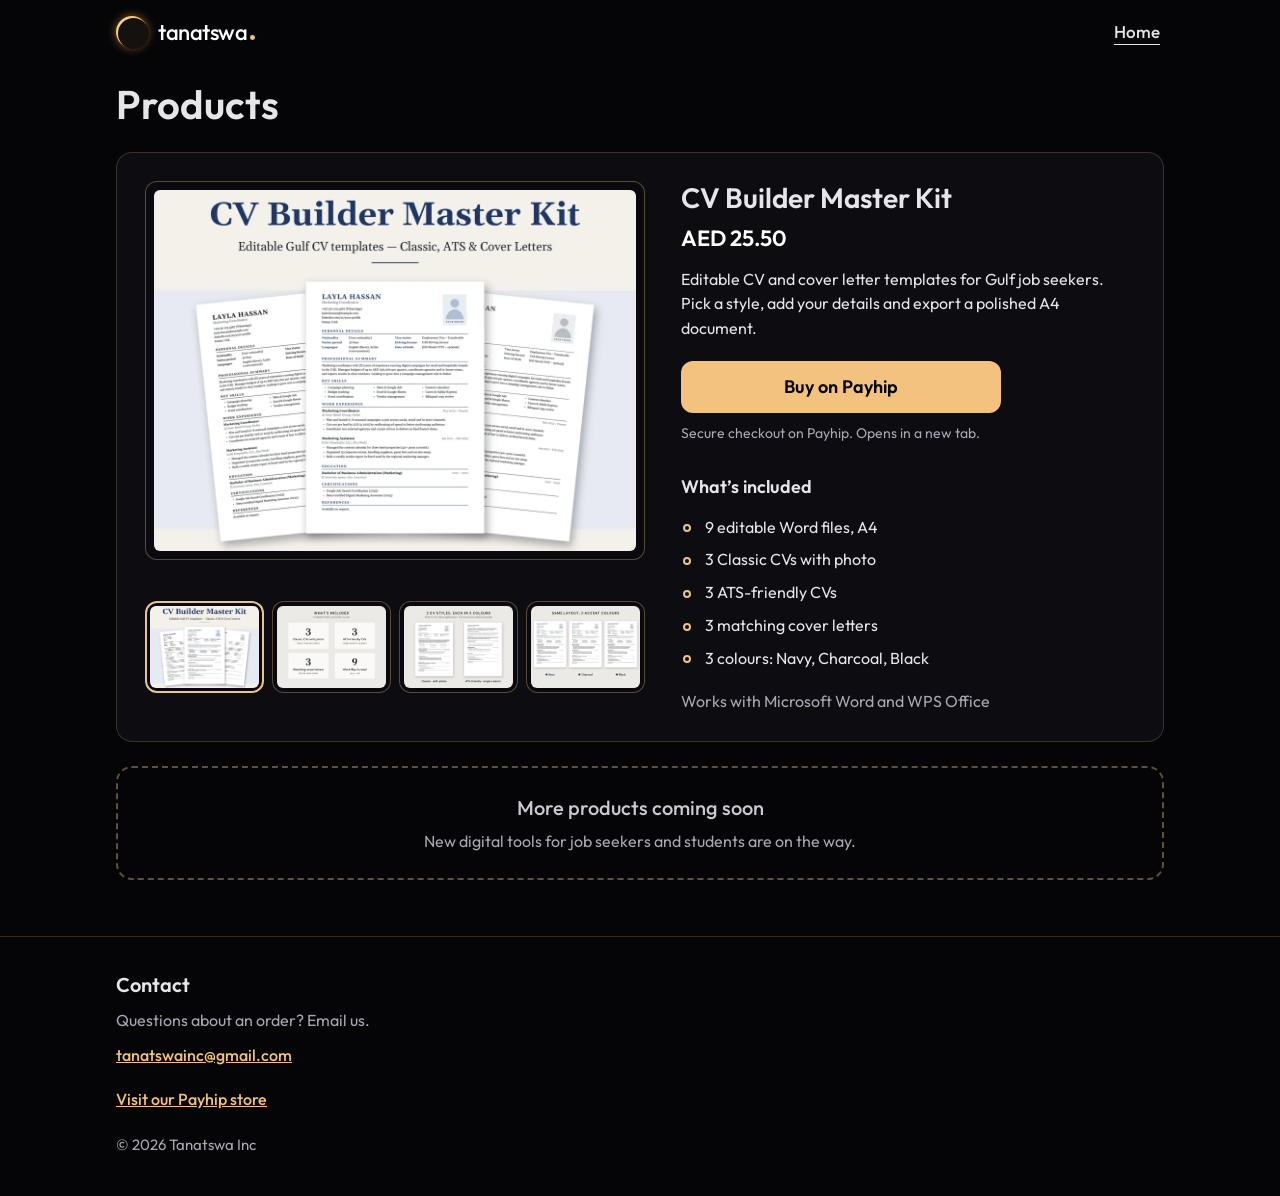
==== products.html @ 0fd9fc84 "Initial commit" ====
<!DOCTYPE html>
<html lang="en">
<head>
  <meta charset="utf-8">
  <meta name="viewport" content="width=device-width, initial-scale=1">
  <title>Products | Tanatswa Inc</title>
  <meta name="description" content="CV Builder Master Kit: editable CV and cover letter templates for Gulf job seekers, by Tanatswa Inc.">
  <meta name="theme-color" content="#050507">

  <link rel="icon" href="favicon.ico" sizes="any">
  <link rel="icon" type="image/png" href="favicon.png">
  <link rel="apple-touch-icon" href="apple-touch-icon.png">

  <!-- Share preview (WhatsApp, Facebook, X). TODO after publishing: change the
       og:image and twitter:image values below (and uncomment og:url) to the full address, e.g.
       https://YOUR-USERNAME.github.io/YOUR-REPO/assets/og-image.jpg
       (see README, step 4). Relative paths do not work for link previews. -->
  <meta property="og:type" content="website">
  <meta property="og:site_name" content="Tanatswa Inc">
  <meta property="og:title" content="Products | Tanatswa Inc">
  <meta property="og:description" content="CV Builder Master Kit: editable CV and cover letter templates for Gulf job seekers, by Tanatswa Inc.">
  <!-- <meta property="og:url" content="https://YOUR-USERNAME.github.io/YOUR-REPO/"> -->
  <meta property="og:image" content="assets/og-image.jpg">
  <meta property="og:image:width" content="1200">
  <meta property="og:image:height" content="630">
  <meta property="og:image:alt" content="Tanatswa Inc logo: a gold-rimmed eclipse behind the wordmark">
  <meta name="twitter:card" content="summary_large_image">
  <meta name="twitter:title" content="Products | Tanatswa Inc">
  <meta name="twitter:description" content="CV Builder Master Kit: editable CV and cover letter templates for Gulf job seekers, by Tanatswa Inc.">
  <meta name="twitter:image" content="assets/og-image.jpg">

  <link rel="preconnect" href="https://fonts.googleapis.com">
  <link rel="preconnect" href="https://fonts.gstatic.com" crossorigin>
  <link href="https://fonts.googleapis.com/css2?family=Outfit:wght@400;500;600&amp;display=swap" rel="stylesheet">
  <link rel="stylesheet" href="css/styles.css">
</head>
<body>
  <a class="skip-link" href="#main">Skip to main content</a>

  <header class="site-header">
    <a class="header-logo" href="index.html" aria-label="Tanatswa Inc, home">
      <span class="mini-eclipse" aria-hidden="true"></span>
      <span aria-hidden="true">tanatswa<span class="header-logo__dot"></span></span>
    </a>
    <nav class="site-nav" aria-label="Main">
      <a href="index.html">Home</a>
    </nav>
  </header>

  <main id="main" class="page">
    <h1>Products</h1>
    <div id="products-root">
      <!-- Removed by js/products.js as soon as a product is shown -->
      <p class="products-fallback">See our products on the <a href="https://payhip.com/VTANATSWA" target="_blank" rel="noopener">Payhip store</a>.</p>
    </div>
  </main>

  <footer class="site-footer">
    <div class="site-footer__inner">
      <h2>Contact</h2>
      <p>Questions about an order? Email us.</p>
      <a href="mailto:tanatswainc@gmail.com" data-contact-email>tanatswainc@gmail.com</a>
      <p><a href="https://payhip.com/VTANATSWA" target="_blank" rel="noopener" data-store-link>Visit our Payhip store</a></p>
      <p class="copyright">&copy; <span data-year>2026</span> Tanatswa Inc</p>
    </div>
  </footer>

  <script src="js/config.js"></script>
  <script src="js/main.js"></script>
  <script src="js/products.js"></script>
</body>
</html>
---- css/styles.css ----
/* =====================================================================
   Tanatswa Inc - styles for both pages.
   Colours are defined once in :root, change them there.
   ===================================================================== */

:root {
  --bg: #050507;            /* page background */
  --surface: #0c0c11;       /* cards */
  --text: #e6e6ea;          /* body text */
  --muted: #a8a8b3;         /* secondary text (do not go darker: contrast) */
  --gold: #f2c27e;          /* buttons, focus ring, links */
  --gold-soft: #e8c48f;     /* logo dot, hover colour */
  --line: rgba(232, 196, 143, 0.35);
  --header-h: 64px;
  --vh: 1vh;                /* fallback for browsers without svh */
  --font: "Outfit", system-ui, -apple-system, "Segoe UI", Roboto, Arial, sans-serif;
}
@supports (height: 100svh) { :root { --vh: 1svh; } }

*, *::before, *::after { box-sizing: border-box; }

html { -webkit-text-size-adjust: 100%; }

body {
  margin: 0;
  min-height: 100vh;
  display: flex;
  flex-direction: column;
  background: var(--bg);
  color: var(--text);
  font-family: var(--font);
  font-size: 16px;
  line-height: 1.55;
}
main { flex: 1 0 auto; }

img { max-width: 100%; height: auto; }

a { color: var(--gold); }

/* Keyboard focus: always visible, never removed. */
:focus-visible {
  outline: 3px solid var(--gold);
  outline-offset: 3px;
}

/* Skip link: hidden until it receives keyboard focus. */
.skip-link {
  position: absolute;
  left: 12px;
  top: -80px;
  z-index: 10;
  padding: 12px 16px;
  background: var(--bg);
  color: var(--text);
  border-radius: 8px;
}
.skip-link:focus { top: 12px; }

/* ---------- Header ---------- */
.site-header {
  position: relative;
  z-index: 2;
  display: flex;
  align-items: center;
  justify-content: space-between;
  max-width: 1080px;
  width: 100%;
  min-height: var(--header-h);
  margin: 0 auto;
  padding: 0 16px;
}
.header-logo {
  display: inline-flex;
  align-items: center;
  gap: 10px;
  min-height: 44px;
  color: #fff;
  text-decoration: none;
  font-weight: 500;
  font-size: 22px;
  letter-spacing: -0.02em;
}
.header-logo__dot { /* small gold dot after the wordmark, like the logo */
  display: inline-block;
  width: 0.22em; height: 0.22em;
  margin-left: 0.12em;
  border-radius: 50%;
  background: var(--gold-soft);
}
/* Tiny eclipse mark (32px) */
.mini-eclipse {
  position: relative;
  flex: none;
  width: 32px; height: 32px;
  border-radius: 50%;
  background: linear-gradient(135deg, #ffe0a8, #f2b35e 55%, #b8742f);
  box-shadow: 0 0 10px rgba(255, 176, 90, 0.5);
}
.mini-eclipse::after {
  content: "";
  position: absolute;
  inset: 2px -1px -1px 2px;
  border-radius: 50%;
  background: #15110f;
}
.site-nav a {
  display: inline-flex;
  align-items: center;
  min-height: 44px;
  padding: 0 4px;
  color: var(--text);
  font-size: 17px;
  font-weight: 500;
  text-underline-offset: 6px;
}
.site-nav a:hover { color: var(--gold); }

/* ---------- Buttons ---------- */
.btn {
  display: inline-flex;
  align-items: center;
  justify-content: center;
  min-height: 52px;
  min-width: 200px;
  padding: 0 28px;
  border-radius: 12px;
  background: var(--gold);
  color: #050507;
  font-family: inherit;
  font-size: 18px;
  font-weight: 600;
  text-decoration: none;
  transition: background-color 0.15s ease, transform 0.15s ease;
}
.btn:hover { background: var(--gold-soft); transform: translateY(-2px); }

/* ---------- Home hero ---------- */
.hero {
  --d: clamp(200px, 26.5vw, 340px);   /* eclipse diameter */
  position: relative;
  overflow: hidden;                   /* fallback: clips the big glow so there is no sideways scroll */
  overflow-x: clip;                   /* modern browsers: clip sideways only, so the glow can reach behind the header */
  overflow-y: visible;
  min-height: calc(var(--vh) * 100 - var(--header-h));
  display: flex;
  flex-direction: column;
  align-items: center;
  text-align: center;
  /* eclipse centre sits at about 38% of the screen height */
  padding: max(8px, calc(var(--vh) * 38 - var(--header-h) - var(--d) / 2)) 20px 48px;
  background: radial-gradient(ellipse at 90% 100%, rgba(26, 30, 58, 0.45), transparent 55%), var(--bg);
}
/* Home: the header sits on top of the 100svh screen (header + hero = one screen) */

.eclipse {
  position: relative;
  left: calc(var(--d) * 0.1);          /* disc sits slightly right of centre */
  flex: none;
  width: var(--d);
  height: var(--d);
}
.eclipse > * { position: absolute; border-radius: 50%; }
.glow {
  inset: calc(var(--d) * -0.9);
  border-radius: 0;
  /* two soft layers that both fade to nothing before the edge of the box:
     an even halo, plus a brighter patch in the upper-left */
  background:
    radial-gradient(circle closest-side at 36% 38%, rgba(255, 170, 70, 0.34), transparent),
    radial-gradient(circle closest-side at 50% 50%,
      rgba(230, 130, 50, 0.50) 0%,
      rgba(200, 105, 40, 0.34) 30%,
      rgba(120, 62, 22, 0.16) 58%,
      rgba(40, 20, 10, 0.05) 80%,
      transparent 100%);
}
.rim {                                  /* thin bright gold edge, upper-left */
  inset: 0;
  left: calc(var(--d) * -0.02);
  top: calc(var(--d) * -0.02);
  background: linear-gradient(135deg, #ffe0a8, #f2b35e 55%, #b8742f);
  box-shadow: 0 0 calc(var(--d) * 0.08) rgba(255, 180, 90, 0.55);
}
.disc {
  inset: 0;
  background: radial-gradient(circle at 50% 35%, #2a2420 0%, #171310 60%, #0c0a09 100%);
}

.wordmark {
  position: relative;
  z-index: 1;
  margin: calc(var(--d) * -0.12) 0 0;  /* overlaps the bottom of the disc slightly */
  font-size: clamp(40px, 5vw, 64px);
  font-weight: 500;
  line-height: 1.2;
  letter-spacing: -0.03em;
  color: #fff;
  text-shadow: 0 2px 24px rgba(0, 0, 0, 0.55);
  white-space: nowrap;
}
.wordmark .dot {
  display: inline-block;
  width: 0.2em; height: 0.2em;
  margin: 0 0.16em 0 0.18em;
  border-radius: 50%;
  background: var(--gold-soft);
}
.wordmark .inc {
  font-size: 0.26em;
  letter-spacing: 0.22em;
  font-weight: 500;
}
.tagline {
  position: relative;
  z-index: 1;
  margin: 20px 0 0;
  font-size: 16px;
  color: var(--text);
}
.hero .btn { margin-top: 40px; }

@media (min-width: 700px) {
  .tagline { font-size: 20px; margin-top: 24px; }
  .hero .btn { margin-top: 44px; }
}

/* Reveal, CSS only. Content is in the HTML from the start.
   0-1.2s glow, 0.9-1.8s wordmark + tagline, 1.7-2.5s button. */
@keyframes glow-in { from { opacity: 0; transform: scale(0.8); } to { opacity: 1; transform: scale(1); } }
@keyframes rise-in { from { opacity: 0; transform: translateY(12px); } to { opacity: 1; transform: none; } }
@keyframes fade-in { from { opacity: 0; } to { opacity: 1; } }
@keyframes breathe { from { transform: scale(1); } to { transform: scale(1.04); } }

.glow { animation: glow-in 1.2s ease-out both, breathe 7s ease-in-out 1.2s infinite alternate; }
.reveal-text { animation: rise-in 0.9s ease-out 0.9s both; }
.reveal-button { animation: fade-in 0.8s ease-out 1.7s both; }

/* ---------- Footer ---------- */
.site-footer {
  margin-top: 56px;
  border-top: 1px solid rgba(232, 196, 143, 0.2);
  padding: 32px 0 40px;
}
.site-footer__inner { max-width: 1080px; margin: 0 auto; padding: 0 16px; }
.site-footer h2 { margin: 0 0 8px; font-size: 20px; font-weight: 600; }
.site-footer p { margin: 0; color: var(--muted); }
.site-footer a {
  display: inline-flex;
  align-items: center;
  min-height: 44px;
  font-weight: 500;
}
.site-footer .copyright { margin-top: 12px; font-size: 15px; }
.home .site-footer { margin-top: 0; position: relative; z-index: 1; background: var(--bg); }

/* ---------- Products page ---------- */
.page { max-width: 1080px; margin: 0 auto; padding: 8px 16px 0; }
.page h1 { margin: 8px 0 20px; font-size: 32px; font-weight: 600; line-height: 1.2; }

.card {
  background: var(--surface);
  border: 1px solid rgba(232, 196, 143, 0.2);
  border-radius: 16px;
  padding: 16px;
}
.frame {
  padding: 8px;
  border: 1px solid var(--line);
  border-radius: 12px;
  background: #0a0a0e;
}
.frame img, .thumb img { display: block; width: 100%; height: auto; border-radius: 6px; }

.product { display: grid; gap: 20px; grid-template-columns: minmax(0, 1fr); }
.product__name { margin: 0; font-size: 28px; font-weight: 600; line-height: 1.2; }
.product__price { margin: 6px 0 0; font-size: 22px; font-weight: 600; color: #fff; }
.product__desc { margin: 12px 0 20px; }
.btn--buy { width: 100%; }
.buy-note { margin: 10px 0 0; font-size: 14px; color: var(--muted); }
.product__subhead { margin: 28px 0 10px; font-size: 18px; font-weight: 600; }
.included { margin: 0; padding: 0; list-style: none; }
.included li { position: relative; padding: 4px 0 4px 24px; }
.included li::before { /* hollow gold ring bullet (the Buy button stays the only solid gold item) */
  content: "";
  position: absolute;
  left: 2px; top: 0.85em;
  width: 8px; height: 8px;
  border: 2px solid var(--gold-soft);
  border-radius: 50%;
}
.product__compat { margin: 14px 0 0; color: var(--muted); }

.product__thumbs { display: grid; grid-template-columns: repeat(4, minmax(0, 1fr)); gap: 8px; }
.thumb {
  padding: 4px;
  border: 1px solid var(--line);
  border-radius: 12px;
  background: #0a0a0e;
  cursor: pointer;
}
.thumb[aria-pressed="true"] { border-color: var(--gold-soft); border-width: 2px; padding: 3px; }
.thumb:hover { border-color: var(--gold-soft); }

.coming-soon {
  margin-top: 24px;
  padding: 24px 20px;
  border: 2px dashed rgba(232, 196, 143, 0.4);
  border-radius: 16px;
  color: var(--muted);
  text-align: center;
}
.coming-soon__title { margin: 0 0 6px; font-size: 20px; font-weight: 500; color: #c9c9d1; }
.coming-soon p { margin: 0; }

@media (min-width: 900px) {
  .page h1 { font-size: 40px; margin-bottom: 24px; }
  .card { padding: 28px; }
  .product {
    grid-template-columns: minmax(0, 1.1fr) minmax(0, 1fr);
    grid-template-areas: "image details" "thumbs details";
    column-gap: 36px;
    align-items: start;
  }
  .product__image { grid-area: image; }
  .product__thumbs { grid-area: thumbs; }
  .product__details { grid-area: details; }
  .btn--buy { max-width: 320px; }
}

/* ---------- Reduced motion: final state at once, no movement ---------- */
@media (prefers-reduced-motion: reduce) {
  *, *::before, *::after {
    animation: none !important;
    transition: none !important;
  }
  .btn:hover { transform: none; }
}
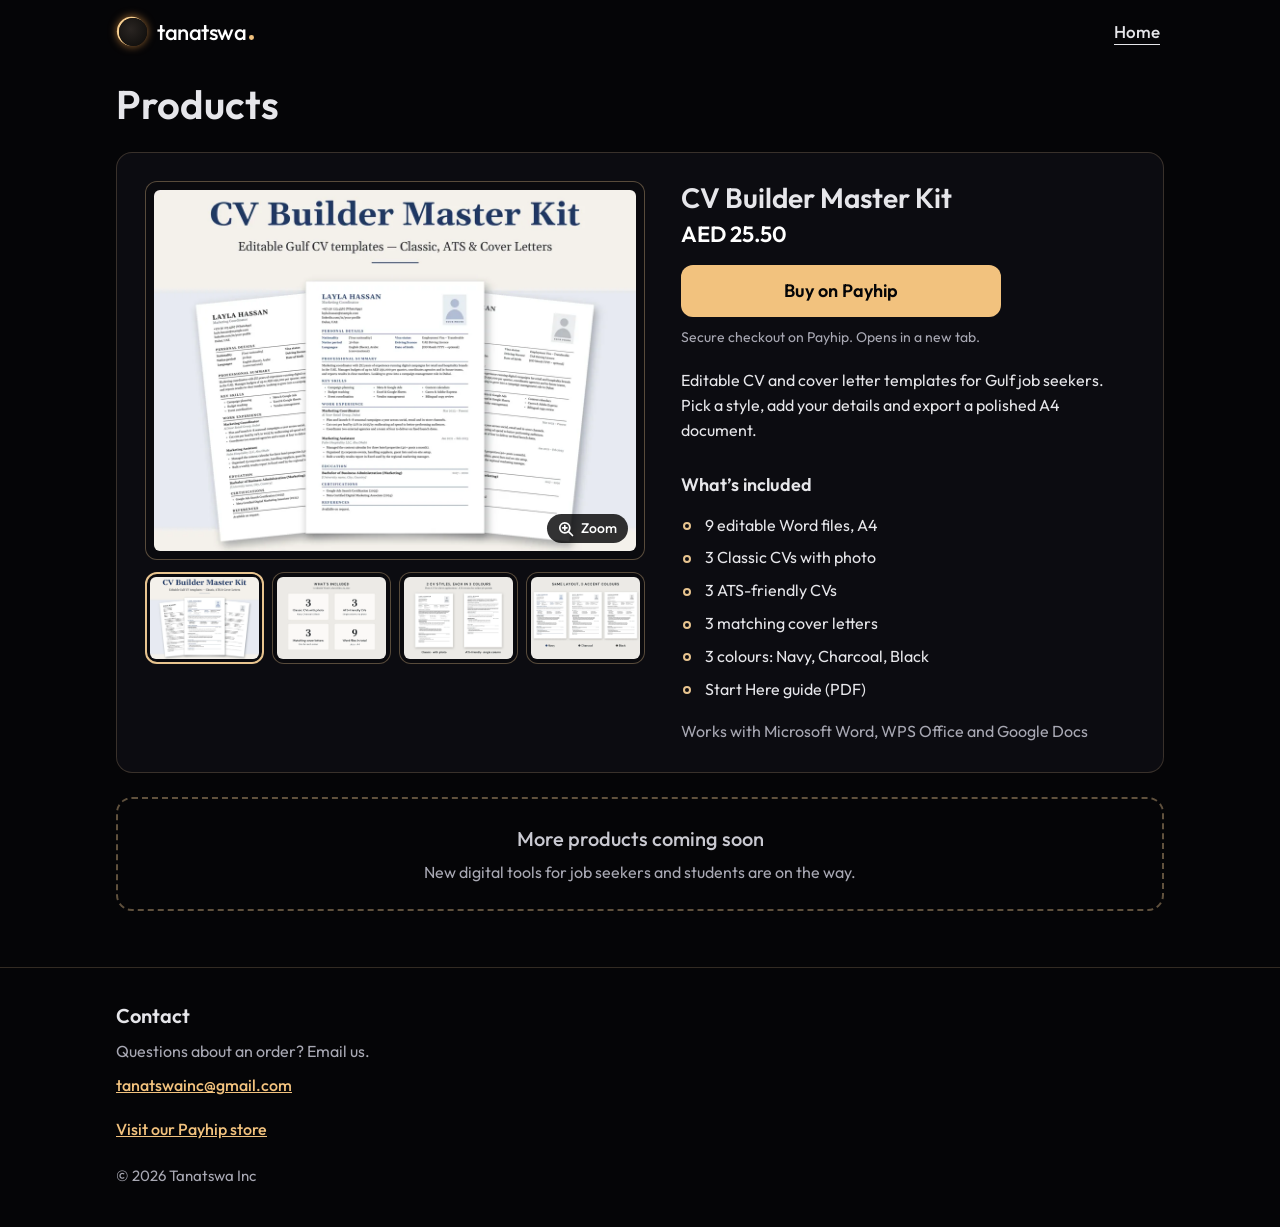
==== commit ca3aaad9: "Host the Outfit font with the site Both pages no longer contact Google Fonts.  Co-Authored-By: Claud" ====
--- a/products.html
+++ b/products.html
@@ -29,9 +29,7 @@
   <meta name="twitter:description" content="CV Builder Master Kit: editable CV and cover letter templates for Gulf job seekers, by Tanatswa Inc.">
   <meta name="twitter:image" content="assets/og-image.jpg">
 
-  <link rel="preconnect" href="https://fonts.googleapis.com">
-  <link rel="preconnect" href="https://fonts.gstatic.com" crossorigin>
-  <link href="https://fonts.googleapis.com/css2?family=Outfit:wght@400;500;600&amp;display=swap" rel="stylesheet">
+  <link rel="preload" href="assets/fonts/outfit-latin.woff2" as="font" type="font/woff2" crossorigin>
   <link rel="stylesheet" href="css/styles.css">
 </head>
 <body>
--- a/css/styles.css
+++ b/css/styles.css
@@ -2,6 +2,15 @@
    Tanatswa Inc - styles for both pages.
    Colours are defined once in :root, change them there.
    ===================================================================== */
+
+/* Outfit, hosted with the site (one variable file covers all weights used). Licence: assets/fonts/OFL.txt */
+@font-face {
+  font-family: "Outfit";
+  font-style: normal;
+  font-weight: 400 600;
+  font-display: swap;
+  src: url("../assets/fonts/outfit-latin.woff2") format("woff2");
+}
 
 :root {
   --bg: #050507;            /* page background */
@@ -9,7 +18,7 @@
   --text: #e6e6ea;          /* body text */
   --muted: #a8a8b3;         /* secondary text (do not go darker: contrast) */
   --gold: #f2c27e;          /* buttons, focus ring, links */
-  --gold-soft: #e8c48f;     /* logo dot, hover colour */
+  --gold-soft: #e8c48f;     /* hover colour, bullets, selected thumbnail */
   --line: rgba(232, 196, 143, 0.35);
   --header-h: 64px;
   --vh: 1vh;                /* fallback for browsers without svh */
@@ -86,23 +95,18 @@
   width: 0.22em; height: 0.22em;
   margin-left: 0.12em;
   border-radius: 50%;
-  background: var(--gold-soft);
-}
-/* Tiny eclipse mark (32px) */
+  background: var(--gold);
+}
+/* Tiny eclipse mark: the same disc, rim and halo as the logo */
 .mini-eclipse {
-  position: relative;
   flex: none;
-  width: 32px; height: 32px;
+  width: 28px; height: 28px;
+  margin-left: 3px;
   border-radius: 50%;
-  background: linear-gradient(135deg, #ffe0a8, #f2b35e 55%, #b8742f);
-  box-shadow: 0 0 10px rgba(255, 176, 90, 0.5);
-}
-.mini-eclipse::after {
-  content: "";
-  position: absolute;
-  inset: 2px -1px -1px 2px;
-  border-radius: 50%;
-  background: #15110f;
+  background: radial-gradient(circle at 42% 40%, #2a2522 0%, #141210 70%, #0c0b0a 100%);
+  box-shadow:
+    -1.5px -0.7px 0 0.6px rgba(255, 214, 150, 0.95),
+    -1px -0.5px 8px 1px rgba(255, 170, 80, 0.6);
 }
 .site-nav a {
   display: inline-flex;
@@ -135,106 +139,131 @@
 }
 .btn:hover { background: var(--gold-soft); transform: translateY(-2px); }
 
-/* ---------- Home hero ---------- */
+/* ---------- Home hero ----------
+   Rebuilt from the Tanatswa Inc logo artboard (1200 x 900). --u is one artboard
+   pixel, so every size, offset, shadow and gradient stop keeps the logo's
+   proportions on any screen. The logo box is 723 x 430 artboard pixels:
+   as wide as the wordmark, as tall as the disc. */
 .hero {
-  --d: clamp(200px, 26.5vw, 340px);   /* eclipse diameter */
+  --u: min((100vw - 40px) / 723, var(--vh) * 100 / 820, 1.2px);
   position: relative;
   overflow: hidden;                   /* fallback: clips the big glow so there is no sideways scroll */
-  overflow-x: clip;                   /* modern browsers: clip sideways only, so the glow can reach behind the header */
-  overflow-y: visible;
   min-height: calc(var(--vh) * 100 - var(--header-h));
   display: flex;
   flex-direction: column;
   align-items: center;
+  justify-content: center;
   text-align: center;
-  /* eclipse centre sits at about 38% of the screen height */
-  padding: max(8px, calc(var(--vh) * 38 - var(--header-h) - var(--d) / 2)) 20px 48px;
-  background: radial-gradient(ellipse at 90% 100%, rgba(26, 30, 58, 0.45), transparent 55%), var(--bg);
-}
-/* Home: the header sits on top of the 100svh screen (header + hero = one screen) */
-
-.eclipse {
+  padding: 8px 20px calc(var(--vh) * 7);
+}
+/* Modern browsers: clip sideways only, so the glow can reach behind the header.
+   Kept in @supports because older Safari would turn "visible" into a scroll box. */
+@supports (overflow-x: clip) { .hero { overflow-x: clip; overflow-y: visible; } }
+
+.logo {
   position: relative;
-  left: calc(var(--d) * 0.1);          /* disc sits slightly right of centre */
   flex: none;
-  width: var(--d);
-  height: var(--d);
-}
-.eclipse > * { position: absolute; border-radius: 50%; }
-.glow {
-  inset: calc(var(--d) * -0.9);
-  border-radius: 0;
-  /* two soft layers that both fade to nothing before the edge of the box:
-     an even halo, plus a brighter patch in the upper-left */
-  background:
-    radial-gradient(circle closest-side at 36% 38%, rgba(255, 170, 70, 0.34), transparent),
-    radial-gradient(circle closest-side at 50% 50%,
-      rgba(230, 130, 50, 0.50) 0%,
-      rgba(200, 105, 40, 0.34) 30%,
-      rgba(120, 62, 22, 0.16) 58%,
-      rgba(40, 20, 10, 0.05) 80%,
-      transparent 100%);
-}
-.rim {                                  /* thin bright gold edge, upper-left */
-  inset: 0;
-  left: calc(var(--d) * -0.02);
-  top: calc(var(--d) * -0.02);
-  background: linear-gradient(135deg, #ffe0a8, #f2b35e 55%, #b8742f);
-  box-shadow: 0 0 calc(var(--d) * 0.08) rgba(255, 180, 90, 0.55);
-}
-.disc {
-  inset: 0;
-  background: radial-gradient(circle at 50% 35%, #2a2420 0%, #171310 60%, #0c0a09 100%);
-}
-
-.wordmark {
-  position: relative;
+  width: calc(723 * var(--u));
+  height: calc(430 * var(--u));
+}
+.eclipse { position: absolute; inset: 0; pointer-events: none; }
+.eclipse > * { position: absolute; }
+.sky {                                  /* blue light, lower right (fitted to the exported logo image) */
+  left: calc(297.5 * var(--u));
+  top: calc(-55 * var(--u));
+  width: calc(844 * var(--u));
+  height: calc(844 * var(--u));
+  background: radial-gradient(circle closest-side,
+    rgba(36, 64, 120, 0.29) 0%,
+    rgba(24, 40, 80, 0.28) 34.8%,
+    rgba(0, 0, 0, 0) 100%);
+}
+.glow {                                 /* warm light, upper left of the disc */
+  left: calc(-278.5 * var(--u));
+  top: calc(-496 * var(--u));
+  width: calc(1280 * var(--u));
+  height: calc(1280 * var(--u));
+  background: radial-gradient(circle closest-side,
+    rgba(255, 186, 110, 0.55) 0%,
+    rgba(214, 120, 52, 0.28) 35.94%,
+    rgba(90, 40, 20, 0.12) 65.63%,
+    rgba(0, 0, 0, 0) 100%);
+}
+.disc {                                 /* dark disc, gold rim on the left, soft halo */
+  left: calc(271.5 * var(--u));
+  top: 0;
+  width: calc(430 * var(--u));
+  height: calc(430 * var(--u));
+  border-radius: 50%;
+  background: radial-gradient(circle at 42% 40%, #2a2522 0%, #141210 70%, #0c0b0a 100%);
+  box-shadow:
+    calc(-7 * var(--u)) calc(-3 * var(--u)) 0 calc(2 * var(--u)) rgba(255, 214, 150, 0.95),
+    calc(-14 * var(--u)) calc(-6 * var(--u)) calc(28 * var(--u)) calc(6 * var(--u)) rgba(255, 170, 80, 0.75),
+    0 0 calc(90 * var(--u)) calc(24 * var(--u)) rgba(240, 140, 60, 0.35),
+    0 0 calc(220 * var(--u)) calc(60 * var(--u)) rgba(200, 100, 40, 0.18);
+}
+
+.wordmark {                             /* runs across the disc */
+  position: absolute;
+  left: 0;
+  right: 0;
+  top: calc(134 * var(--u));
   z-index: 1;
-  margin: calc(var(--d) * -0.12) 0 0;  /* overlaps the bottom of the disc slightly */
-  font-size: clamp(40px, 5vw, 64px);
+  display: flex;
+  align-items: flex-end;
+  justify-content: center;
+  gap: calc(18 * var(--u));
+  margin: 0;
   font-weight: 500;
-  line-height: 1.2;
-  letter-spacing: -0.03em;
   color: #fff;
-  text-shadow: 0 2px 24px rgba(0, 0, 0, 0.55);
   white-space: nowrap;
 }
+.wordmark__name { font-size: calc(150 * var(--u)); letter-spacing: calc(-4 * var(--u)); line-height: 0.8; }
 .wordmark .dot {
-  display: inline-block;
-  width: 0.2em; height: 0.2em;
-  margin: 0 0.16em 0 0.18em;
+  flex: none;
+  width: calc(30 * var(--u));
+  height: calc(30 * var(--u));
+  margin-bottom: calc(1 * var(--u));
   border-radius: 50%;
-  background: var(--gold-soft);
+  background: var(--gold);
 }
 .wordmark .inc {
-  font-size: 0.26em;
-  letter-spacing: 0.22em;
-  font-weight: 500;
+  margin-left: calc(8 * var(--u));
+  font-size: calc(33 * var(--u));
+  font-weight: 400;
+  letter-spacing: calc(6 * var(--u));
+  line-height: 1;
 }
 .tagline {
   position: relative;
   z-index: 1;
-  margin: 20px 0 0;
-  font-size: 16px;
+  margin: 32px 0 0;
+  font-size: 17px;
   color: var(--text);
 }
-.hero .btn { margin-top: 40px; }
+.hero .btn { position: relative; z-index: 1; margin-top: 28px; }
 
 @media (min-width: 700px) {
-  .tagline { font-size: 20px; margin-top: 24px; }
-  .hero .btn { margin-top: 44px; }
+  .tagline { font-size: 20px; }
+}
+@media (max-height: 480px) {            /* phone held sideways */
+  .hero { --u: min((100vw - 40px) / 723, var(--vh) * 100 / 960, 1.2px); padding-bottom: 12px; }
+  .tagline { margin-top: 14px; font-size: 16px; }
+  .hero .btn { margin-top: 12px; min-height: 48px; }
 }
 
 /* Reveal, CSS only. Content is in the HTML from the start.
-   0-1.2s glow, 0.9-1.8s wordmark + tagline, 1.7-2.5s button. */
+   0-1.2s glow, 0.4-1.2s disc, 0.9-1.8s wordmark + tagline, 1.4-2.2s button. */
 @keyframes glow-in { from { opacity: 0; transform: scale(0.8); } to { opacity: 1; transform: scale(1); } }
 @keyframes rise-in { from { opacity: 0; transform: translateY(12px); } to { opacity: 1; transform: none; } }
 @keyframes fade-in { from { opacity: 0; } to { opacity: 1; } }
 @keyframes breathe { from { transform: scale(1); } to { transform: scale(1.04); } }
 
 .glow { animation: glow-in 1.2s ease-out both, breathe 7s ease-in-out 1.2s infinite alternate; }
+.sky { animation: fade-in 1.2s ease-out both; }
+.disc { animation: fade-in 0.8s ease-out 0.4s both; }
 .reveal-text { animation: rise-in 0.9s ease-out 0.9s both; }
-.reveal-button { animation: fade-in 0.8s ease-out 1.7s both; }
+.reveal-button { animation: fade-in 0.8s ease-out 1.4s both; }
 
 /* ---------- Footer ---------- */
 .site-footer {
@@ -252,30 +281,114 @@
   font-weight: 500;
 }
 .site-footer .copyright { margin-top: 12px; font-size: 15px; }
-.home .site-footer { margin-top: 0; position: relative; z-index: 1; background: var(--bg); }
+.home .site-footer { margin-top: 0; position: relative; z-index: 1; }
 
 /* ---------- Products page ---------- */
 .page { max-width: 1080px; margin: 0 auto; padding: 8px 16px 0; }
-.page h1 { margin: 8px 0 20px; font-size: 32px; font-weight: 600; line-height: 1.2; }
+.page h1 { margin: 0 0 12px; font-size: 28px; font-weight: 600; line-height: 1.2; }
 
 .card {
   background: var(--surface);
   border: 1px solid rgba(232, 196, 143, 0.2);
   border-radius: 16px;
-  padding: 16px;
+  padding: 12px;
 }
 .frame {
-  padding: 8px;
+  padding: 4px;
   border: 1px solid var(--line);
   border-radius: 12px;
   background: #0a0a0e;
 }
 .frame img, .thumb img { display: block; width: 100%; height: auto; border-radius: 6px; }
 
-.product { display: grid; gap: 20px; grid-template-columns: minmax(0, 1fr); }
-.product__name { margin: 0; font-size: 28px; font-weight: 600; line-height: 1.2; }
-.product__price { margin: 6px 0 0; font-size: 22px; font-weight: 600; color: #fff; }
-.product__desc { margin: 12px 0 20px; }
+/* Main image: opens the zoom viewer */
+.zoom-open {
+  position: relative;
+  display: block;
+  width: 100%;
+  padding: 0;
+  border: 0;
+  border-radius: 6px;
+  background: none;
+  font: inherit;
+  cursor: zoom-in;
+  touch-action: manipulation;
+}
+.zoom-open__badge {
+  position: absolute;
+  right: 8px; bottom: 8px;
+  display: inline-flex;
+  align-items: center;
+  gap: 7px;
+  padding: 6px 11px;
+  border-radius: 999px;
+  background: rgba(5, 5, 7, 0.82);
+  color: #fff;
+  font-size: 14px;
+  font-weight: 500;
+  line-height: 1.2;
+}
+.zoom-open__badge::before { /* magnifier */
+  content: "";
+  width: 16px; height: 16px;
+  background: url("data:image/svg+xml,%3Csvg xmlns='http://www.w3.org/2000/svg' viewBox='0 0 16 16' fill='none' stroke='%23fff' stroke-width='1.7' stroke-linecap='round'%3E%3Ccircle cx='6.8' cy='6.8' r='5'/%3E%3Cpath d='M10.6 10.6 14.5 14.5M6.8 4.7v4.2M4.7 6.8h4.2'/%3E%3C/svg%3E") center / contain no-repeat;
+}
+
+/* Zoom viewer */
+.zoom-lock { overflow: hidden; }
+.zoom {
+  width: 100vw;
+  height: 100vh;
+  height: 100dvh;
+  max-width: none;
+  max-height: none;
+  margin: 0;
+  padding: 0;
+  border: 0;
+  background: var(--bg);
+  color: var(--text);
+}
+.zoom[open] { display: flex; flex-direction: column; }
+.zoom::backdrop { background: var(--bg); }
+.zoom__bar {
+  flex: none;
+  display: flex;
+  align-items: center;
+  gap: 8px;
+  padding: 8px 12px;
+  padding-top: max(8px, env(safe-area-inset-top));
+  border-bottom: 1px solid rgba(232, 196, 143, 0.2);
+}
+.zoom__hint { flex: 1; min-width: 0; margin: 0; font-size: 14px; color: var(--muted); }
+.zoom__btn {
+  flex: none;
+  width: 48px; height: 48px;
+  border: 1px solid var(--line);
+  border-radius: 12px;
+  background: var(--surface);
+  color: #fff;
+  font: 500 24px/1 var(--font);
+  cursor: pointer;
+  touch-action: manipulation;
+}
+.zoom__btn:hover { border-color: var(--gold-soft); }
+.zoom__btn:disabled { opacity: 0.4; cursor: default; border-color: var(--line); }
+.zoom__view {
+  flex: 1;
+  min-height: 0;
+  display: flex;
+  overflow: auto;
+  overscroll-behavior: contain;
+}
+.zoom__view:focus-visible { outline-offset: -3px; }
+.zoom__img { flex: none; margin: auto; max-width: none; object-fit: contain; cursor: zoom-in; user-select: none; -webkit-user-select: none; }
+.is-zoomed .zoom__img { cursor: grab; }
+.is-zoomed .zoom__img:active { cursor: grabbing; }
+
+.product { display: grid; gap: 12px; grid-template-columns: minmax(0, 1fr); }
+.product__name { margin: 0; font-size: 26px; font-weight: 600; line-height: 1.2; }
+.product__price { margin: 2px 0 14px; font-size: 22px; font-weight: 600; color: #fff; }
+.product__desc { margin: 20px 0 0; }
 .btn--buy { width: 100%; }
 .buy-note { margin: 10px 0 0; font-size: 14px; color: var(--muted); }
 .product__subhead { margin: 28px 0 10px; font-size: 18px; font-weight: 600; }
@@ -314,11 +427,14 @@
 .coming-soon p { margin: 0; }
 
 @media (min-width: 900px) {
-  .page h1 { font-size: 40px; margin-bottom: 24px; }
+  .page h1 { margin: 8px 0 24px; font-size: 40px; }
   .card { padding: 28px; }
+  .frame { padding: 8px; }
+  .product__name { font-size: 28px; }
   .product {
     grid-template-columns: minmax(0, 1.1fr) minmax(0, 1fr);
     grid-template-areas: "image details" "thumbs details";
+    grid-template-rows: auto 1fr;
     column-gap: 36px;
     align-items: start;
   }
